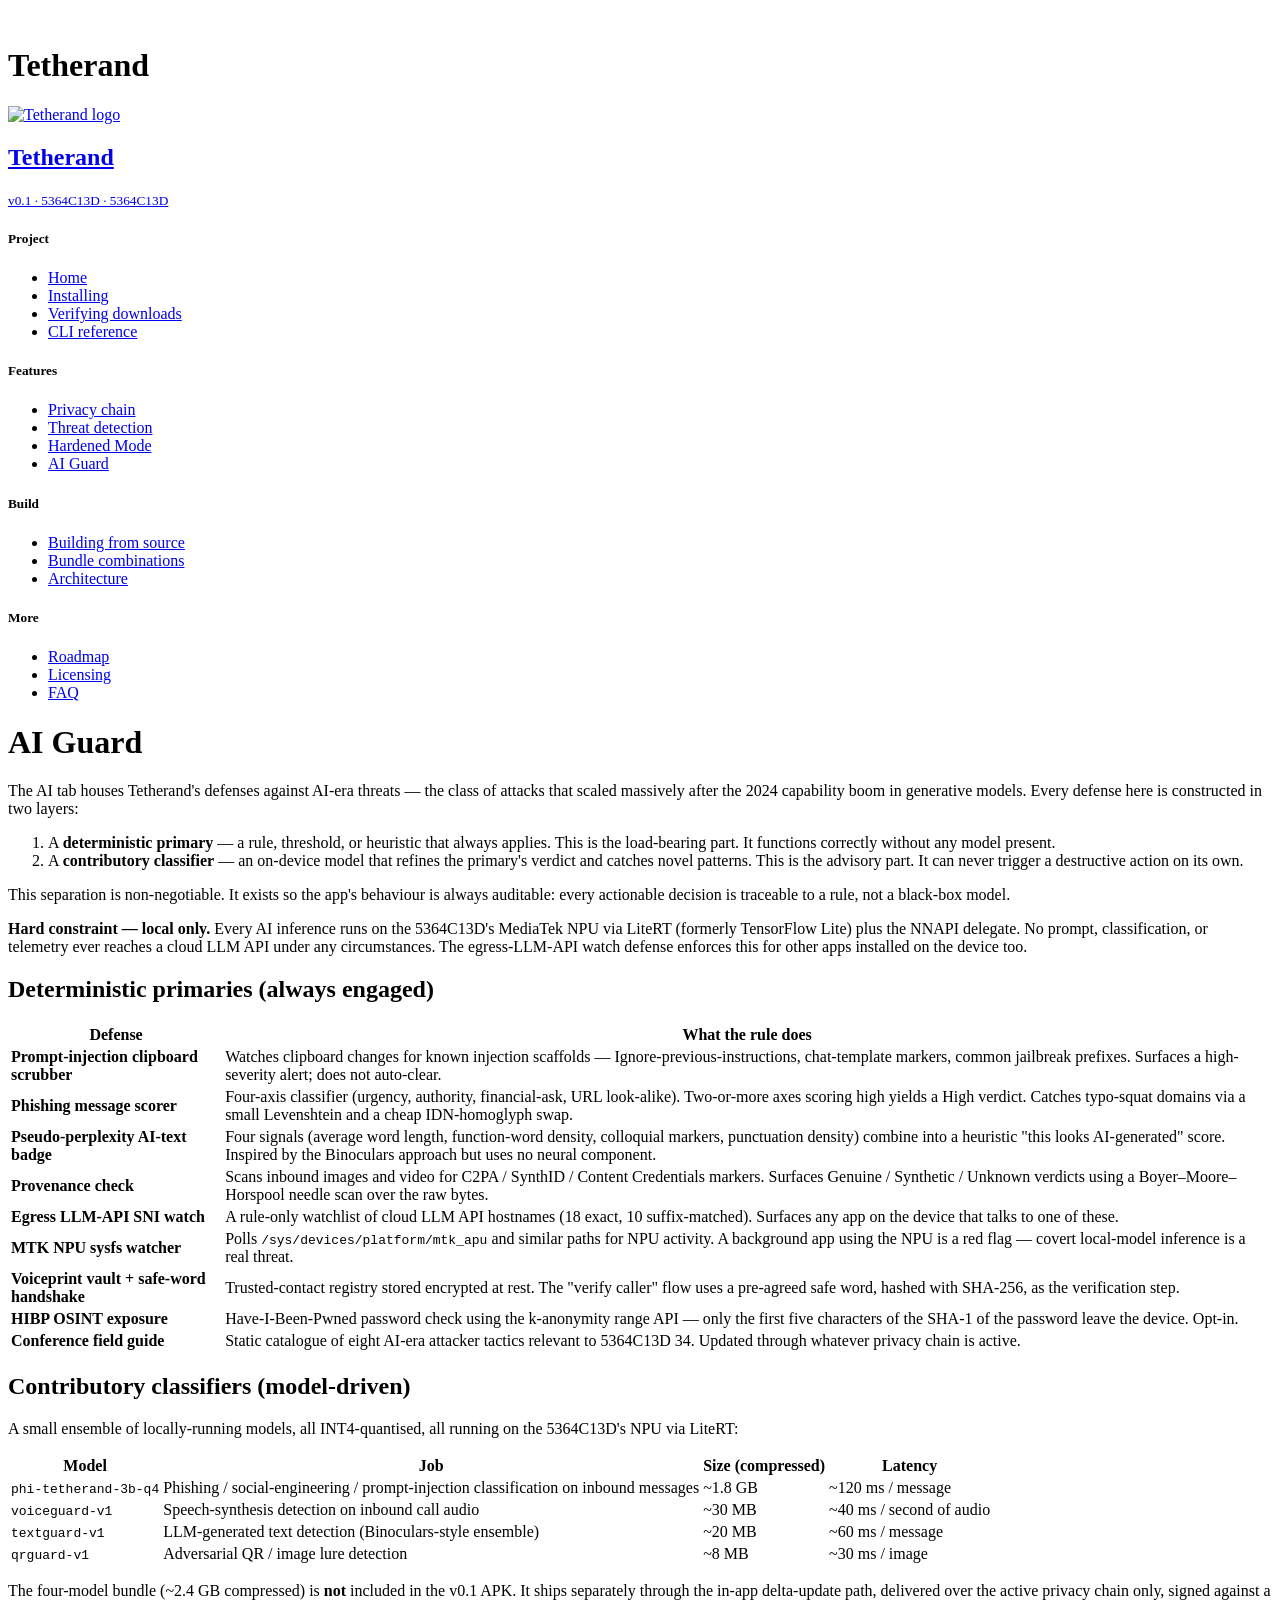
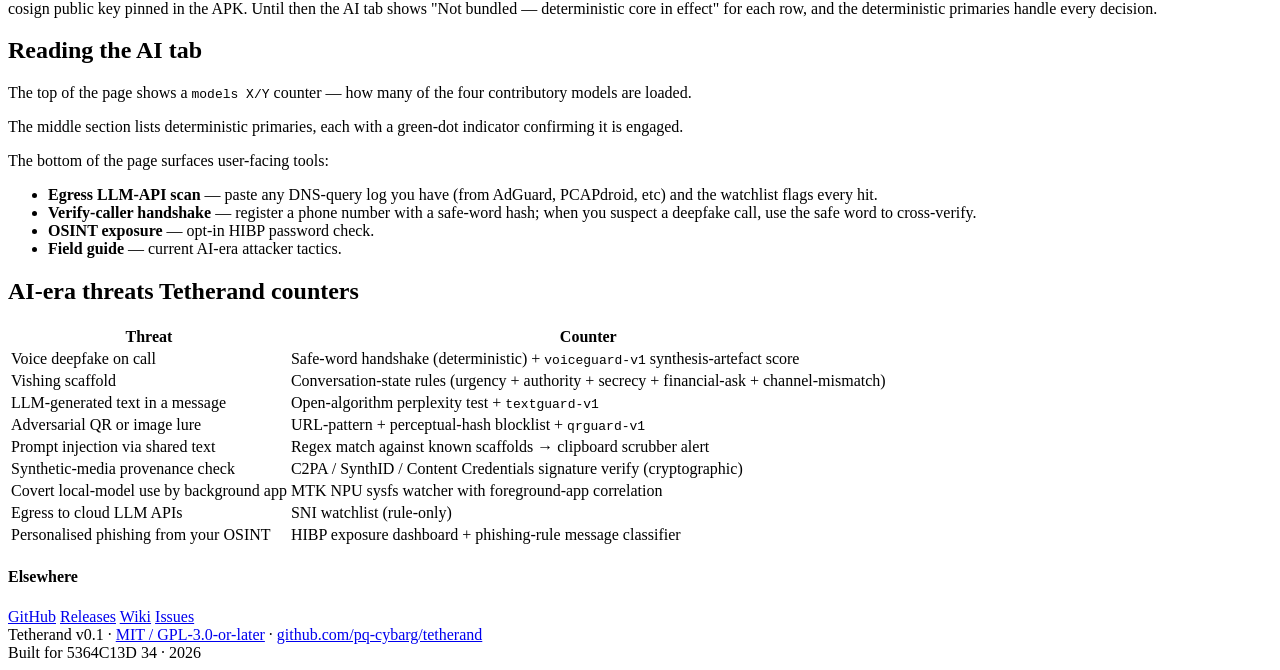
==== docs/ai-guard.html @ 72798518 "docs+ui: collapse conference + device-model references under 5364C13D codename Replaces narrative / " ====
<!doctype html>
<html lang="en">
<head>
<meta charset="utf-8">
<title>AI Guard · Tetherand</title>
<meta name="viewport" content="width=device-width, initial-scale=1">
<meta name="description" content="Deterministic primaries and contributory NPU-resident classifiers for AI-era threats. No cloud LLM calls.">
<meta property="og:title" content="AI Guard · Tetherand">
<meta property="og:description" content="Deterministic primaries and contributory NPU-resident classifiers for AI-era threats. No cloud LLM calls.">
<meta property="og:type" content="website">
<meta property="og:image" content="img/logo.png">
<meta property="og:url" content="https://pq-cybarg.github.io/tetherand/ai-guard.html">
<link rel="icon" type="image/png" href="img/logo.png">
<link rel="stylesheet" href="styles.css">
</head>
<body>
<div class="mobile-bar">
  <img src="img/logo.png" alt="">
  <h1>Tetherand</h1>
</div>
<div class="shell">
  <aside class="sidebar">
    <a class="brand" href="index.html">
      <img src="img/logo.png" alt="Tetherand logo">
      <span>
        <h1>Tetherand</h1>
        <small>v0.1 · 5364C13D · 5364C13D</small>
      </span>
    </a>
    <nav>
      <h5>Project</h5><ul>
      <li><a href="index.html">Home</a></li>
      <li><a href="installing.html">Installing</a></li>
      <li><a href="verifying.html">Verifying downloads</a></li>
      <li><a href="cli.html">CLI reference</a></li>
      </ul>
      <h5>Features</h5><ul>
      <li><a href="privacy-chain.html">Privacy chain</a></li>
      <li><a href="threat-detection.html">Threat detection</a></li>
      <li><a href="hardened-mode.html">Hardened Mode</a></li>
      <li><a href="ai-guard.html" class="current">AI Guard</a></li>
      </ul>
      <h5>Build</h5><ul>
      <li><a href="building.html">Building from source</a></li>
      <li><a href="bundles.html">Bundle combinations</a></li>
      <li><a href="architecture.html">Architecture</a></li>
      </ul>
      <h5>More</h5><ul>
      <li><a href="roadmap.html">Roadmap</a></li>
      <li><a href="licensing.html">Licensing</a></li>
      <li><a href="faq.html">FAQ</a></li>
      </ul>
    </nav>
  </aside>
  <main>
    
<h1>AI Guard</h1>

<p>The AI tab houses Tetherand's defenses against AI-era threats &mdash; the class of attacks that scaled massively after the 2024 capability boom in generative models. Every defense here is constructed in two layers:</p>

<ol>
  <li>A <strong>deterministic primary</strong> &mdash; a rule, threshold, or heuristic that always applies. This is the load-bearing part. It functions correctly without any model present.</li>
  <li>A <strong>contributory classifier</strong> &mdash; an on-device model that refines the primary's verdict and catches novel patterns. This is the advisory part. It can never trigger a destructive action on its own.</li>
</ol>

<p>This separation is non-negotiable. It exists so the app's behaviour is always auditable: every actionable decision is traceable to a rule, not a black-box model.</p>

<div class="callout danger">
  <strong>Hard constraint &mdash; local only.</strong> Every AI inference runs on the 5364C13D's MediaTek NPU via LiteRT (formerly TensorFlow Lite) plus the NNAPI delegate. No prompt, classification, or telemetry ever reaches a cloud LLM API under any circumstances. The egress-LLM-API watch defense enforces this for other apps installed on the device too.
</div>

<h2 id="primaries">Deterministic primaries (always engaged)</h2>

<table>
  <tr><th>Defense</th><th>What the rule does</th></tr>
  <tr><td><strong>Prompt-injection clipboard scrubber</strong></td><td>Watches clipboard changes for known injection scaffolds &mdash; Ignore-previous-instructions, chat-template markers, common jailbreak prefixes. Surfaces a high-severity alert; does not auto-clear.</td></tr>
  <tr><td><strong>Phishing message scorer</strong></td><td>Four-axis classifier (urgency, authority, financial-ask, URL look-alike). Two-or-more axes scoring high yields a High verdict. Catches typo-squat domains via a small Levenshtein and a cheap IDN-homoglyph swap.</td></tr>
  <tr><td><strong>Pseudo-perplexity AI-text badge</strong></td><td>Four signals (average word length, function-word density, colloquial markers, punctuation density) combine into a heuristic "this looks AI-generated" score. Inspired by the Binoculars approach but uses no neural component.</td></tr>
  <tr><td><strong>Provenance check</strong></td><td>Scans inbound images and video for C2PA / SynthID / Content Credentials markers. Surfaces Genuine / Synthetic / Unknown verdicts using a Boyer&ndash;Moore&ndash;Horspool needle scan over the raw bytes.</td></tr>
  <tr><td><strong>Egress LLM-API SNI watch</strong></td><td>A rule-only watchlist of cloud LLM API hostnames (18 exact, 10 suffix-matched). Surfaces any app on the device that talks to one of these.</td></tr>
  <tr><td><strong>MTK NPU sysfs watcher</strong></td><td>Polls <code>/sys/devices/platform/mtk_apu</code> and similar paths for NPU activity. A background app using the NPU is a red flag &mdash; covert local-model inference is a real threat.</td></tr>
  <tr><td><strong>Voiceprint vault + safe-word handshake</strong></td><td>Trusted-contact registry stored encrypted at rest. The "verify caller" flow uses a pre-agreed safe word, hashed with SHA-256, as the verification step.</td></tr>
  <tr><td><strong>HIBP OSINT exposure</strong></td><td>Have-I-Been-Pwned password check using the k-anonymity range API &mdash; only the first five characters of the SHA-1 of the password leave the device. Opt-in.</td></tr>
  <tr><td><strong>Conference field guide</strong></td><td>Static catalogue of eight AI-era attacker tactics relevant to 5364C13D 34. Updated through whatever privacy chain is active.</td></tr>
</table>

<h2 id="contributory">Contributory classifiers (model-driven)</h2>

<p>A small ensemble of locally-running models, all INT4-quantised, all running on the 5364C13D's NPU via LiteRT:</p>

<table>
  <tr><th>Model</th><th>Job</th><th>Size (compressed)</th><th>Latency</th></tr>
  <tr><td><code>phi-tetherand-3b-q4</code></td><td>Phishing / social-engineering / prompt-injection classification on inbound messages</td><td>~1.8 GB</td><td>~120 ms / message</td></tr>
  <tr><td><code>voiceguard-v1</code></td><td>Speech-synthesis detection on inbound call audio</td><td>~30 MB</td><td>~40 ms / second of audio</td></tr>
  <tr><td><code>textguard-v1</code></td><td>LLM-generated text detection (Binoculars-style ensemble)</td><td>~20 MB</td><td>~60 ms / message</td></tr>
  <tr><td><code>qrguard-v1</code></td><td>Adversarial QR / image lure detection</td><td>~8 MB</td><td>~30 ms / image</td></tr>
</table>

<p>The four-model bundle (~2.4 GB compressed) is <strong>not</strong> included in the v0.1 APK. It ships separately through the in-app delta-update path, delivered over the active privacy chain only, signed against a cosign public key pinned in the APK. Until then the AI tab shows "Not bundled &mdash; deterministic core in effect" for each row, and the deterministic primaries handle every decision.</p>

<h2 id="ai-tab">Reading the AI tab</h2>

<p>The top of the page shows a <code>models X/Y</code> counter &mdash; how many of the four contributory models are loaded.</p>
<p>The middle section lists deterministic primaries, each with a green-dot indicator confirming it is engaged.</p>
<p>The bottom of the page surfaces user-facing tools:</p>
<ul>
  <li><strong>Egress LLM-API scan</strong> &mdash; paste any DNS-query log you have (from AdGuard, PCAPdroid, etc) and the watchlist flags every hit.</li>
  <li><strong>Verify-caller handshake</strong> &mdash; register a phone number with a safe-word hash; when you suspect a deepfake call, use the safe word to cross-verify.</li>
  <li><strong>OSINT exposure</strong> &mdash; opt-in HIBP password check.</li>
  <li><strong>Field guide</strong> &mdash; current AI-era attacker tactics.</li>
</ul>

<h2 id="threats">AI-era threats Tetherand counters</h2>

<table>
  <tr><th>Threat</th><th>Counter</th></tr>
  <tr><td>Voice deepfake on call</td><td>Safe-word handshake (deterministic) + <code>voiceguard-v1</code> synthesis-artefact score</td></tr>
  <tr><td>Vishing scaffold</td><td>Conversation-state rules (urgency + authority + secrecy + financial-ask + channel-mismatch)</td></tr>
  <tr><td>LLM-generated text in a message</td><td>Open-algorithm perplexity test + <code>textguard-v1</code></td></tr>
  <tr><td>Adversarial QR or image lure</td><td>URL-pattern + perceptual-hash blocklist + <code>qrguard-v1</code></td></tr>
  <tr><td>Prompt injection via shared text</td><td>Regex match against known scaffolds &rarr; clipboard scrubber alert</td></tr>
  <tr><td>Synthetic-media provenance check</td><td>C2PA / SynthID / Content Credentials signature verify (cryptographic)</td></tr>
  <tr><td>Covert local-model use by background app</td><td>MTK NPU sysfs watcher with foreground-app correlation</td></tr>
  <tr><td>Egress to cloud LLM APIs</td><td>SNI watchlist (rule-only)</td></tr>
  <tr><td>Personalised phishing from your OSINT</td><td>HIBP exposure dashboard + phishing-rule message classifier</td></tr>
</table>

    <div class="toc-bottom">
      <h4>Elsewhere</h4>
      <div class="links">
        <a href="https://github.com/pq-cybarg/tetherand">GitHub</a>
        <a href="https://github.com/pq-cybarg/tetherand/releases">Releases</a>
        <a href="https://github.com/pq-cybarg/tetherand/wiki">Wiki</a>
        <a href="https://github.com/pq-cybarg/tetherand/issues">Issues</a>
      </div>
    </div>
    <footer class="site-footer">
      <div>Tetherand v0.1 · <a href="licensing.html">MIT / GPL-3.0-or-later</a> · <a href="https://github.com/pq-cybarg/tetherand">github.com/pq-cybarg/tetherand</a></div>
      <div>Built for 5364C13D 34 · 2026</div>
    </footer>
  </main>
</div>
</body>
</html>
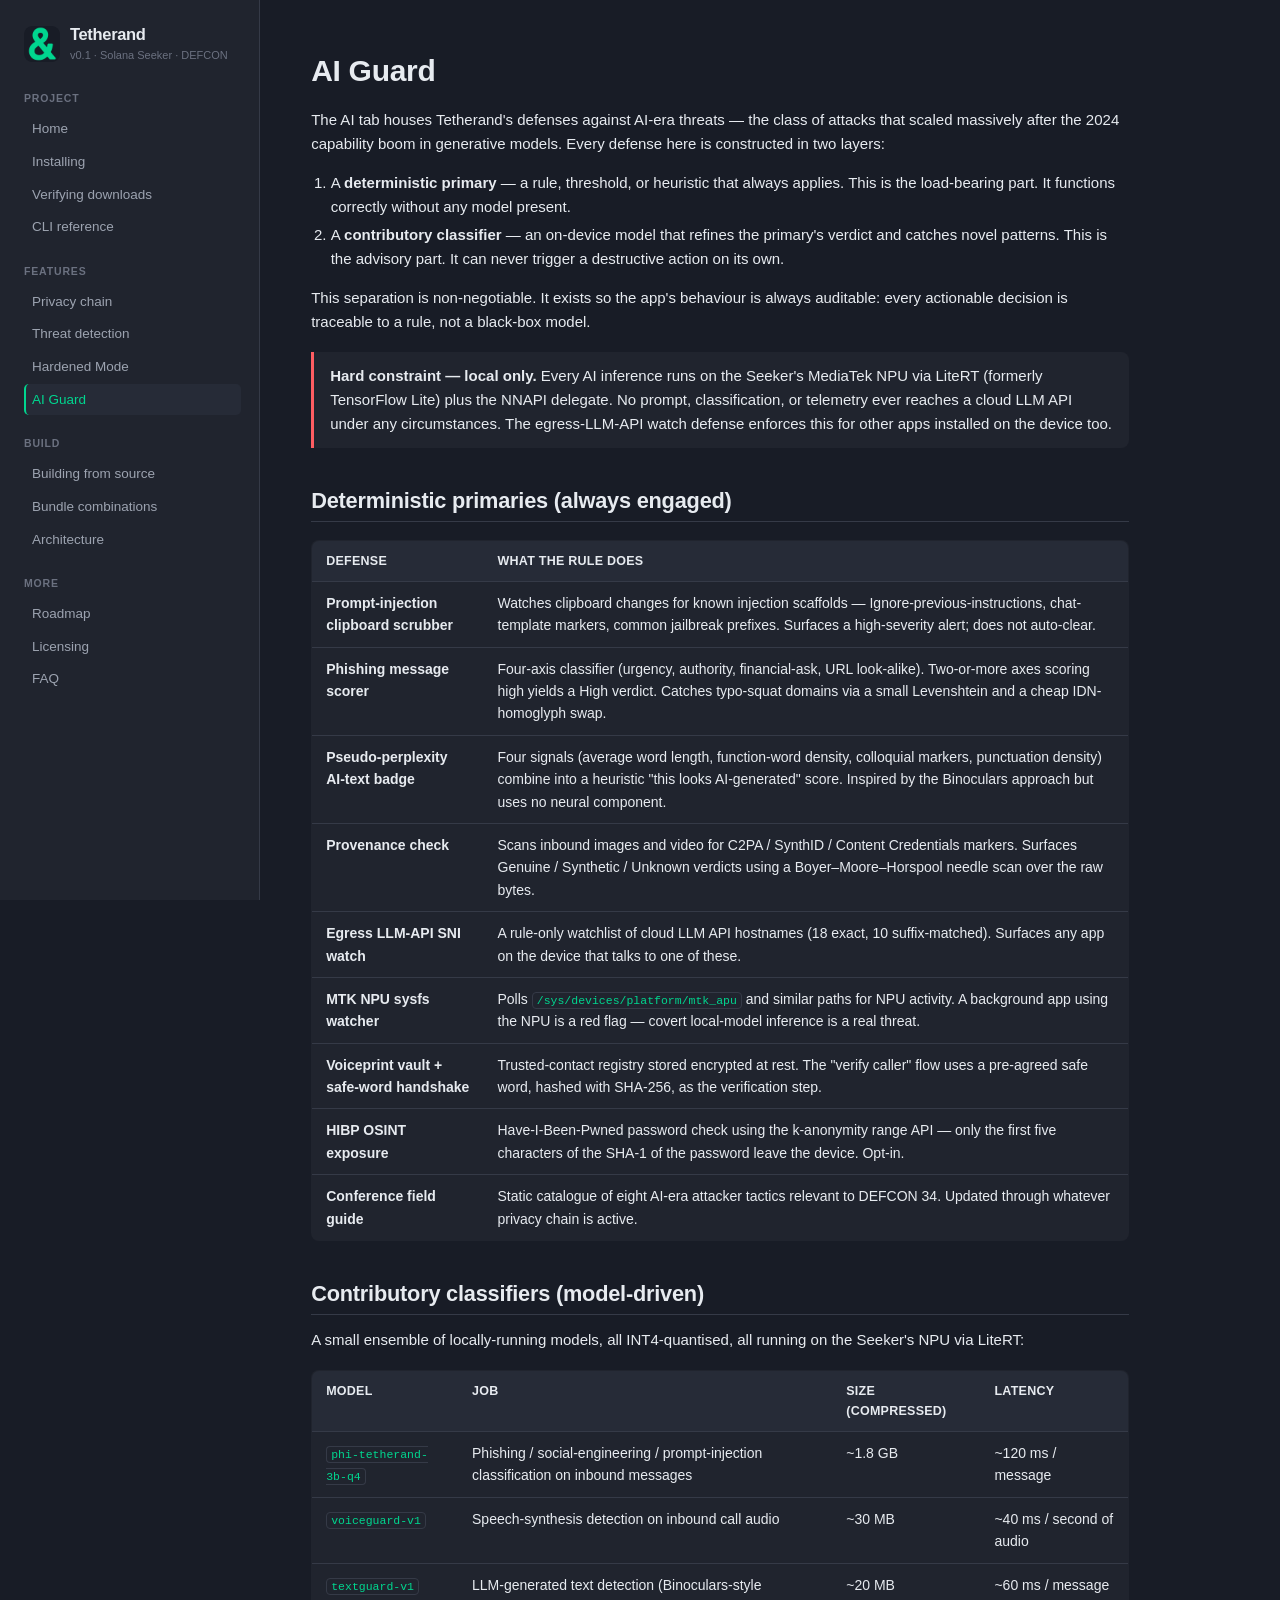
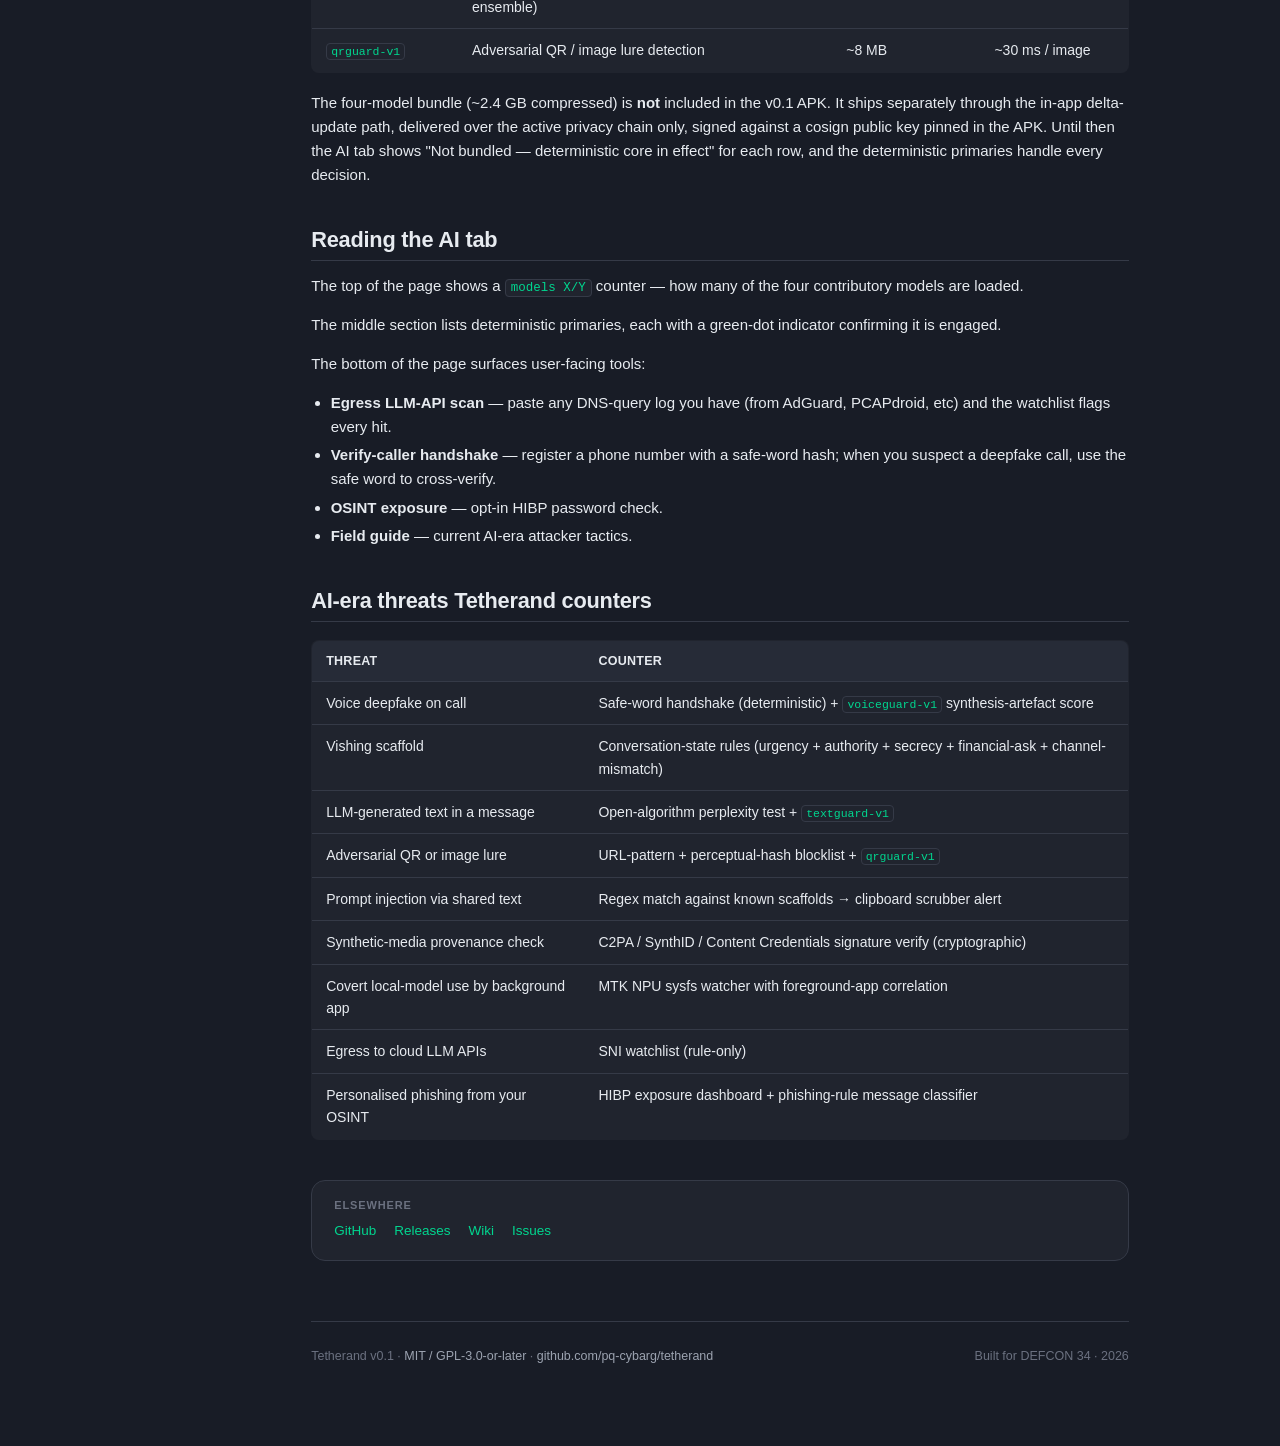
==== commit b261a915: "docs/: GitHub Pages site — 14 pages, dark-slate theme, bold-ampersand brand" ====
--- a/docs/ai-guard.html
+++ b/docs/ai-guard.html
@@ -24,7 +24,7 @@
       <img src="img/logo.png" alt="Tetherand logo">
       <span>
         <h1>Tetherand</h1>
-        <small>v0.1 · 5364C13D · 5364C13D</small>
+        <small>v0.1 · Solana Seeker · DEFCON</small>
       </span>
     </a>
     <nav>
@@ -66,7 +66,7 @@
 <p>This separation is non-negotiable. It exists so the app's behaviour is always auditable: every actionable decision is traceable to a rule, not a black-box model.</p>
 
 <div class="callout danger">
-  <strong>Hard constraint &mdash; local only.</strong> Every AI inference runs on the 5364C13D's MediaTek NPU via LiteRT (formerly TensorFlow Lite) plus the NNAPI delegate. No prompt, classification, or telemetry ever reaches a cloud LLM API under any circumstances. The egress-LLM-API watch defense enforces this for other apps installed on the device too.
+  <strong>Hard constraint &mdash; local only.</strong> Every AI inference runs on the Seeker's MediaTek NPU via LiteRT (formerly TensorFlow Lite) plus the NNAPI delegate. No prompt, classification, or telemetry ever reaches a cloud LLM API under any circumstances. The egress-LLM-API watch defense enforces this for other apps installed on the device too.
 </div>
 
 <h2 id="primaries">Deterministic primaries (always engaged)</h2>
@@ -81,12 +81,12 @@
   <tr><td><strong>MTK NPU sysfs watcher</strong></td><td>Polls <code>/sys/devices/platform/mtk_apu</code> and similar paths for NPU activity. A background app using the NPU is a red flag &mdash; covert local-model inference is a real threat.</td></tr>
   <tr><td><strong>Voiceprint vault + safe-word handshake</strong></td><td>Trusted-contact registry stored encrypted at rest. The "verify caller" flow uses a pre-agreed safe word, hashed with SHA-256, as the verification step.</td></tr>
   <tr><td><strong>HIBP OSINT exposure</strong></td><td>Have-I-Been-Pwned password check using the k-anonymity range API &mdash; only the first five characters of the SHA-1 of the password leave the device. Opt-in.</td></tr>
-  <tr><td><strong>Conference field guide</strong></td><td>Static catalogue of eight AI-era attacker tactics relevant to 5364C13D 34. Updated through whatever privacy chain is active.</td></tr>
+  <tr><td><strong>Conference field guide</strong></td><td>Static catalogue of eight AI-era attacker tactics relevant to DEFCON 34. Updated through whatever privacy chain is active.</td></tr>
 </table>
 
 <h2 id="contributory">Contributory classifiers (model-driven)</h2>
 
-<p>A small ensemble of locally-running models, all INT4-quantised, all running on the 5364C13D's NPU via LiteRT:</p>
+<p>A small ensemble of locally-running models, all INT4-quantised, all running on the Seeker's NPU via LiteRT:</p>
 
 <table>
   <tr><th>Model</th><th>Job</th><th>Size (compressed)</th><th>Latency</th></tr>
@@ -136,7 +136,7 @@
     </div>
     <footer class="site-footer">
       <div>Tetherand v0.1 · <a href="licensing.html">MIT / GPL-3.0-or-later</a> · <a href="https://github.com/pq-cybarg/tetherand">github.com/pq-cybarg/tetherand</a></div>
-      <div>Built for 5364C13D 34 · 2026</div>
+      <div>Built for DEFCON 34 · 2026</div>
     </footer>
   </main>
 </div>
--- a/docs/styles.css
+++ b/docs/styles.css
@@ -0,0 +1,380 @@
+/* Tetherand site palette — matches the Compose Theme.kt accents. */
+:root {
+    --bg:         #181c26;
+    --bg-elev:   #20242e;
+    --bg-card:   #262b37;
+    --border:    #353a47;
+    --fg:        #e7ebf0;
+    --fg-dim:    #9ca3b0;
+    --fg-faint:  #6b7180;
+    --accent:    #00d68f;
+    --warn:      #ffc857;
+    --danger:    #ff5d62;
+    --info:      #b388ff;
+    --mono:      ui-monospace, "SF Mono", "JetBrains Mono", "Cascadia Mono", "Source Code Pro", Menlo, Consolas, monospace;
+    --sans:      -apple-system, BlinkMacSystemFont, "Inter", "Segoe UI", Roboto, "Helvetica Neue", Arial, sans-serif;
+    --radius:    8px;
+    --radius-lg: 14px;
+    --sidebar-w: 260px;
+}
+
+* { box-sizing: border-box; }
+
+html, body {
+    margin: 0;
+    padding: 0;
+    background: var(--bg);
+    color: var(--fg);
+    font-family: var(--sans);
+    font-size: 15px;
+    line-height: 1.6;
+    -webkit-font-smoothing: antialiased;
+}
+
+a { color: var(--accent); text-decoration: none; transition: color 0.15s; }
+a:hover { color: #4cf2b6; text-decoration: underline; }
+
+h1, h2, h3, h4, h5, h6 {
+    font-weight: 700;
+    letter-spacing: -0.01em;
+    margin: 1.8em 0 0.6em 0;
+    line-height: 1.25;
+}
+h1 { font-size: 2rem; margin-top: 0.4em; }
+h2 {
+    font-size: 1.45rem;
+    border-bottom: 1px solid var(--border);
+    padding-bottom: 0.3em;
+}
+h3 { font-size: 1.15rem; color: var(--fg); }
+h4 { font-size: 1rem;    color: var(--fg-dim); font-weight: 600; }
+
+p { margin: 0.6em 0 1em 0; }
+strong { color: var(--fg); font-weight: 600; }
+hr { border: 0; border-top: 1px solid var(--border); margin: 2em 0; }
+
+code, pre {
+    font-family: var(--mono);
+    font-size: 13px;
+}
+code {
+    background: var(--bg-elev);
+    border: 1px solid var(--border);
+    border-radius: 4px;
+    padding: 1px 5px;
+    font-size: 12.5px;
+    color: var(--accent);
+}
+pre {
+    background: var(--bg-elev);
+    border: 1px solid var(--border);
+    border-radius: var(--radius);
+    padding: 14px 16px;
+    overflow-x: auto;
+    margin: 1em 0;
+    line-height: 1.5;
+}
+pre code {
+    background: transparent;
+    border: 0;
+    padding: 0;
+    color: var(--fg);
+    font-size: 13px;
+}
+
+/* ============ Layout ============ */
+.shell {
+    display: grid;
+    grid-template-columns: var(--sidebar-w) 1fr;
+    min-height: 100vh;
+}
+@media (max-width: 860px) {
+    .shell { grid-template-columns: 1fr; }
+    .sidebar { display: none; }
+}
+.sidebar {
+    background: var(--bg-elev);
+    border-right: 1px solid var(--border);
+    padding: 24px 18px 40px 24px;
+    position: sticky;
+    top: 0;
+    height: 100vh;
+    overflow-y: auto;
+}
+.sidebar .brand {
+    display: flex;
+    align-items: center;
+    gap: 10px;
+    margin-bottom: 28px;
+    text-decoration: none;
+    color: var(--fg);
+}
+.sidebar .brand img {
+    width: 36px; height: 36px;
+    border-radius: 8px;
+}
+.sidebar .brand h1 {
+    font-size: 1.1rem;
+    margin: 0;
+    letter-spacing: -0.02em;
+}
+.sidebar .brand small {
+    display: block;
+    color: var(--fg-faint);
+    font-size: 11px;
+    margin-top: 2px;
+}
+.sidebar nav h5 {
+    color: var(--fg-faint);
+    font-size: 10.5px;
+    letter-spacing: 0.08em;
+    text-transform: uppercase;
+    font-weight: 600;
+    margin: 22px 0 8px 0;
+}
+.sidebar nav ul {
+    list-style: none;
+    padding: 0;
+    margin: 0;
+}
+.sidebar nav li {
+    margin: 1px 0;
+}
+.sidebar nav a {
+    display: block;
+    color: var(--fg-dim);
+    padding: 5px 8px;
+    border-radius: 5px;
+    font-size: 13.5px;
+    text-decoration: none;
+    transition: background 0.1s, color 0.1s;
+}
+.sidebar nav a:hover {
+    color: var(--fg);
+    background: var(--bg-card);
+}
+.sidebar nav a.current {
+    color: var(--accent);
+    background: var(--bg-card);
+    border-left: 2px solid var(--accent);
+    padding-left: 6px;
+}
+
+main {
+    padding: 40px clamp(20px, 4vw, 64px) 80px;
+    max-width: 920px;
+}
+
+/* ============ Hero (index page) ============ */
+.hero {
+    display: grid;
+    grid-template-columns: auto 1fr;
+    gap: 36px;
+    align-items: center;
+    padding: 40px 0 36px 0;
+    border-bottom: 1px solid var(--border);
+    margin-bottom: 36px;
+}
+@media (max-width: 660px) {
+    .hero { grid-template-columns: 1fr; gap: 18px; }
+}
+.hero img {
+    width: 168px;
+    height: 168px;
+    border-radius: 24px;
+    box-shadow: 0 14px 40px rgba(0, 214, 143, 0.18);
+}
+.hero h1 {
+    font-size: 2.6rem;
+    margin: 0 0 8px 0;
+    letter-spacing: -0.025em;
+}
+.hero p.tagline {
+    color: var(--fg-dim);
+    font-size: 1.15rem;
+    margin: 0 0 18px 0;
+    line-height: 1.45;
+}
+.hero .cta {
+    display: flex;
+    gap: 10px;
+    flex-wrap: wrap;
+}
+.hero .cta a {
+    display: inline-flex;
+    align-items: center;
+    gap: 6px;
+    padding: 8px 18px;
+    border-radius: 8px;
+    font-size: 14px;
+    font-weight: 600;
+    text-decoration: none;
+    border: 1px solid var(--border);
+    transition: all 0.15s;
+}
+.hero .cta a.primary {
+    background: var(--accent);
+    color: #051d12;
+    border-color: var(--accent);
+}
+.hero .cta a.primary:hover { background: #4cf2b6; }
+.hero .cta a.secondary {
+    background: transparent;
+    color: var(--fg);
+}
+.hero .cta a.secondary:hover { background: var(--bg-card); }
+
+/* ============ Cards ============ */
+.cards {
+    display: grid;
+    grid-template-columns: repeat(auto-fit, minmax(240px, 1fr));
+    gap: 16px;
+    margin: 24px 0;
+}
+.card {
+    background: var(--bg-elev);
+    border: 1px solid var(--border);
+    border-radius: var(--radius-lg);
+    padding: 20px;
+}
+.card h3 {
+    margin: 0 0 8px 0;
+    font-size: 1.05rem;
+    color: var(--accent);
+}
+.card p {
+    margin: 0;
+    font-size: 14px;
+    color: var(--fg-dim);
+    line-height: 1.5;
+}
+
+/* ============ Tables ============ */
+table {
+    width: 100%;
+    border-collapse: collapse;
+    margin: 1.2em 0;
+    background: var(--bg-elev);
+    border: 1px solid var(--border);
+    border-radius: var(--radius);
+    overflow: hidden;
+}
+table th, table td {
+    text-align: left;
+    padding: 10px 14px;
+    border-bottom: 1px solid var(--border);
+    font-size: 14px;
+    vertical-align: top;
+}
+table th {
+    background: var(--bg-card);
+    color: var(--fg);
+    font-size: 12.5px;
+    font-weight: 600;
+    letter-spacing: 0.02em;
+    text-transform: uppercase;
+}
+table tr:last-child td { border-bottom: 0; }
+table td code {
+    font-size: 11.5px;
+    padding: 1px 4px;
+}
+
+/* ============ Callouts ============ */
+.callout {
+    border-left: 3px solid var(--info);
+    background: var(--bg-elev);
+    padding: 12px 16px;
+    border-radius: 0 var(--radius) var(--radius) 0;
+    margin: 18px 0;
+}
+.callout.warn   { border-left-color: var(--warn);   }
+.callout.danger { border-left-color: var(--danger); }
+.callout.ok     { border-left-color: var(--accent); }
+.callout strong { color: var(--fg); }
+
+/* ============ Badges ============ */
+.badge {
+    display: inline-block;
+    padding: 2px 8px;
+    border-radius: 999px;
+    font-size: 11px;
+    font-weight: 600;
+    text-transform: uppercase;
+    letter-spacing: 0.04em;
+    font-family: var(--mono);
+}
+.badge.ok     { background: rgba(0, 214, 143, 0.15); color: var(--accent); }
+.badge.warn   { background: rgba(255, 200, 87, 0.15); color: var(--warn); }
+.badge.danger { background: rgba(255, 93, 98, 0.15); color: var(--danger); }
+.badge.info   { background: rgba(179, 136, 255, 0.15); color: var(--info); }
+.badge.neutral { background: var(--bg-card); color: var(--fg-dim); }
+
+/* ============ Lists ============ */
+ul, ol { padding-left: 1.3em; }
+li { margin: 0.3em 0; }
+ul.checklist { list-style: none; padding-left: 0; }
+ul.checklist li {
+    padding-left: 22px;
+    position: relative;
+    margin: 0.5em 0;
+}
+ul.checklist li::before {
+    content: "●";
+    position: absolute;
+    left: 0;
+    color: var(--accent);
+    font-family: var(--mono);
+}
+
+/* ============ Footer ============ */
+.site-footer {
+    margin-top: 60px;
+    padding-top: 24px;
+    border-top: 1px solid var(--border);
+    color: var(--fg-faint);
+    font-size: 12.5px;
+    display: flex;
+    justify-content: space-between;
+    align-items: center;
+    gap: 16px;
+    flex-wrap: wrap;
+}
+.site-footer a { color: var(--fg-dim); }
+.site-footer a:hover { color: var(--accent); }
+
+/* ============ Mobile top-bar (when sidebar collapses) ============ */
+.mobile-bar {
+    display: none;
+    background: var(--bg-elev);
+    border-bottom: 1px solid var(--border);
+    padding: 12px 16px;
+    align-items: center;
+    gap: 10px;
+}
+.mobile-bar img { width: 28px; height: 28px; border-radius: 6px; }
+.mobile-bar h1 { margin: 0; font-size: 1rem; }
+@media (max-width: 860px) {
+    .mobile-bar { display: flex; }
+}
+
+.toc-bottom {
+    background: var(--bg-elev);
+    border: 1px solid var(--border);
+    border-radius: var(--radius-lg);
+    padding: 18px 22px;
+    margin-top: 40px;
+}
+.toc-bottom h4 {
+    margin: 0 0 8px 0;
+    font-size: 11px;
+    color: var(--fg-faint);
+    letter-spacing: 0.08em;
+    text-transform: uppercase;
+}
+.toc-bottom .links {
+    display: flex;
+    gap: 18px;
+    flex-wrap: wrap;
+}
+.toc-bottom .links a { font-size: 13.5px; }
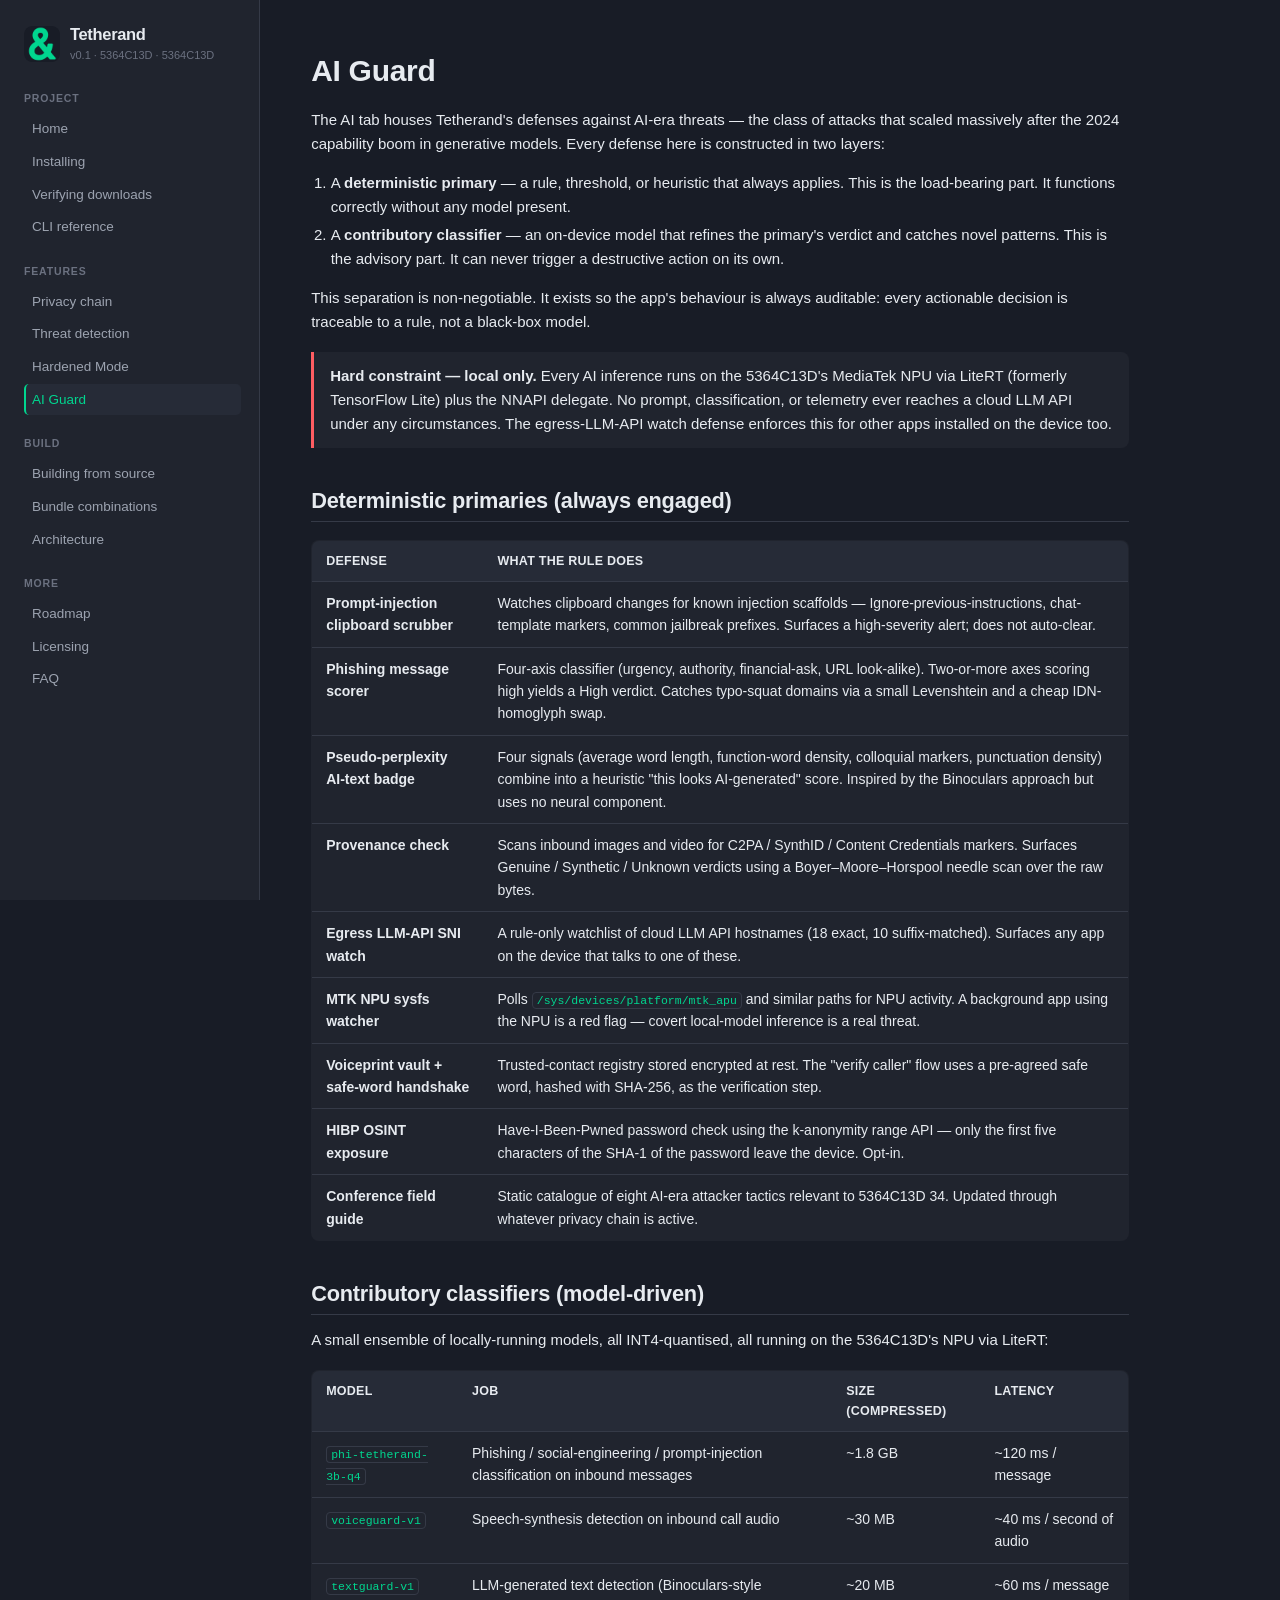
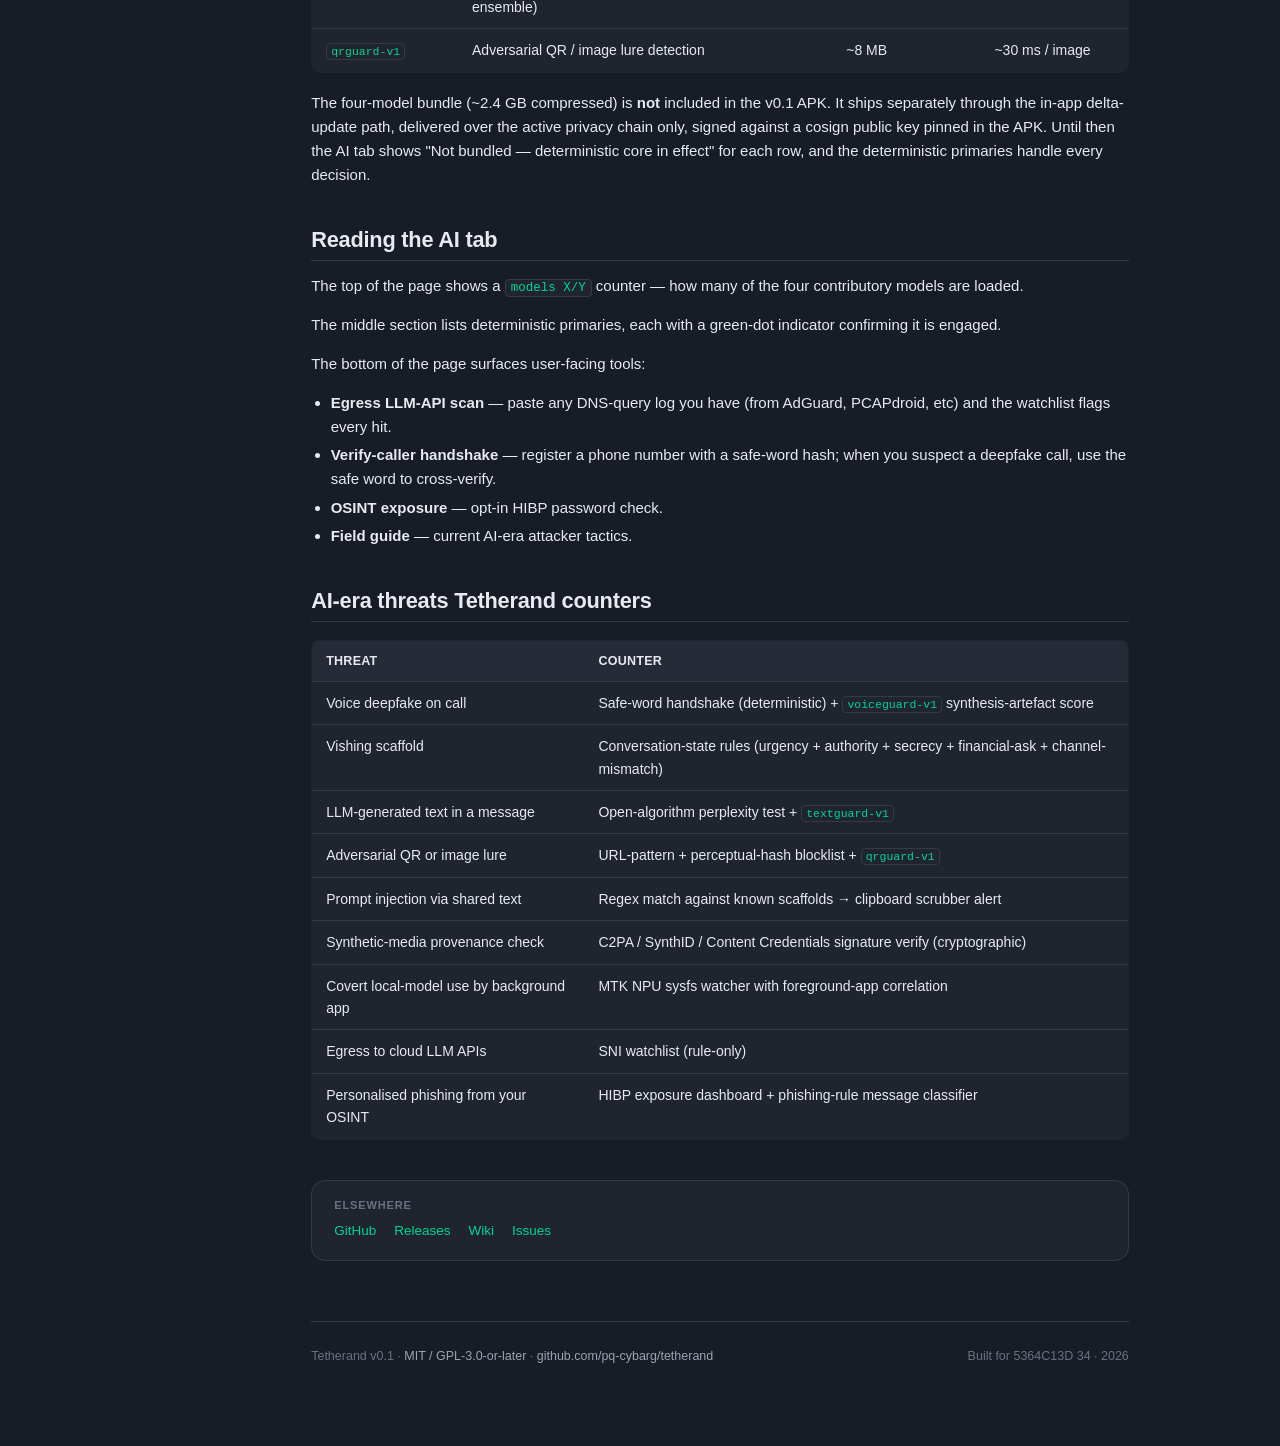
==== commit 52f4c326: "docs+ui: collapse conference + device-model references under 5364C13D codename Replaces narrative / " ====
--- a/docs/ai-guard.html
+++ b/docs/ai-guard.html
@@ -24,7 +24,7 @@
       <img src="img/logo.png" alt="Tetherand logo">
       <span>
         <h1>Tetherand</h1>
-        <small>v0.1 · Solana Seeker · DEFCON</small>
+        <small>v0.1 · 5364C13D · 5364C13D</small>
       </span>
     </a>
     <nav>
@@ -66,7 +66,7 @@
 <p>This separation is non-negotiable. It exists so the app's behaviour is always auditable: every actionable decision is traceable to a rule, not a black-box model.</p>
 
 <div class="callout danger">
-  <strong>Hard constraint &mdash; local only.</strong> Every AI inference runs on the Seeker's MediaTek NPU via LiteRT (formerly TensorFlow Lite) plus the NNAPI delegate. No prompt, classification, or telemetry ever reaches a cloud LLM API under any circumstances. The egress-LLM-API watch defense enforces this for other apps installed on the device too.
+  <strong>Hard constraint &mdash; local only.</strong> Every AI inference runs on the 5364C13D's MediaTek NPU via LiteRT (formerly TensorFlow Lite) plus the NNAPI delegate. No prompt, classification, or telemetry ever reaches a cloud LLM API under any circumstances. The egress-LLM-API watch defense enforces this for other apps installed on the device too.
 </div>
 
 <h2 id="primaries">Deterministic primaries (always engaged)</h2>
@@ -81,12 +81,12 @@
   <tr><td><strong>MTK NPU sysfs watcher</strong></td><td>Polls <code>/sys/devices/platform/mtk_apu</code> and similar paths for NPU activity. A background app using the NPU is a red flag &mdash; covert local-model inference is a real threat.</td></tr>
   <tr><td><strong>Voiceprint vault + safe-word handshake</strong></td><td>Trusted-contact registry stored encrypted at rest. The "verify caller" flow uses a pre-agreed safe word, hashed with SHA-256, as the verification step.</td></tr>
   <tr><td><strong>HIBP OSINT exposure</strong></td><td>Have-I-Been-Pwned password check using the k-anonymity range API &mdash; only the first five characters of the SHA-1 of the password leave the device. Opt-in.</td></tr>
-  <tr><td><strong>Conference field guide</strong></td><td>Static catalogue of eight AI-era attacker tactics relevant to DEFCON 34. Updated through whatever privacy chain is active.</td></tr>
+  <tr><td><strong>Conference field guide</strong></td><td>Static catalogue of eight AI-era attacker tactics relevant to 5364C13D 34. Updated through whatever privacy chain is active.</td></tr>
 </table>
 
 <h2 id="contributory">Contributory classifiers (model-driven)</h2>
 
-<p>A small ensemble of locally-running models, all INT4-quantised, all running on the Seeker's NPU via LiteRT:</p>
+<p>A small ensemble of locally-running models, all INT4-quantised, all running on the 5364C13D's NPU via LiteRT:</p>
 
 <table>
   <tr><th>Model</th><th>Job</th><th>Size (compressed)</th><th>Latency</th></tr>
@@ -136,7 +136,7 @@
     </div>
     <footer class="site-footer">
       <div>Tetherand v0.1 · <a href="licensing.html">MIT / GPL-3.0-or-later</a> · <a href="https://github.com/pq-cybarg/tetherand">github.com/pq-cybarg/tetherand</a></div>
-      <div>Built for DEFCON 34 · 2026</div>
+      <div>Built for 5364C13D 34 · 2026</div>
     </footer>
   </main>
 </div>
